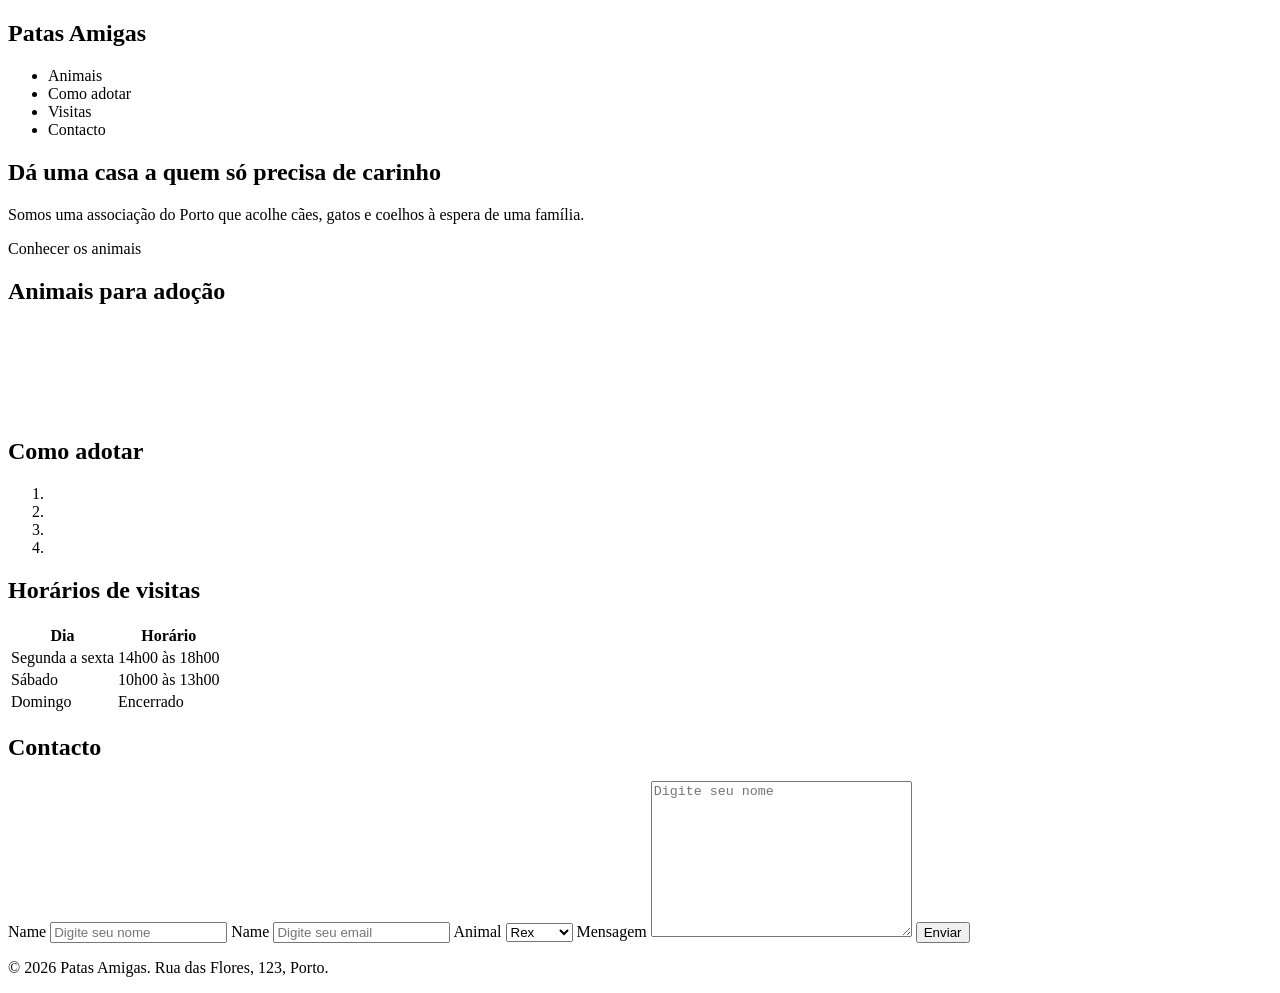
==== html/index.html @ f95be895 "feat: Estruturea do site patas amigas terminada" ====
<!doctype html>
<html lang="pt-PT">
  <head>
    <meta charset="UTF-8" />
    <meta name="viewport" content="width=device-width, initial-scale=1.0" />
    <link rel="stylesheet" href="/css/style.css" />
    <title>Patas Amigas</title>
  </head>
  <body>
    <header>
      <h2>Patas Amigas</h2>
      <nav>
        <ul>
          <li>Animais</li>
          <li>Como adotar</li>
          <li>Visitas</li>
          <li>Contacto</li>
        </ul>
      </div>
    </header>

    <main>
            <section class="hero">
                <h1>Dá uma casa a quem só precisa de carinho</h1>
                <p>
                    Somos uma associação do Porto que acolhe cães, gatos e coelhos à espera
            de uma família.
        </p>
        <buttom>Conhecer os animais</buttom>
    </section>

    <section class="animal-cards">
        <h2>Animais para adoção</h2>
        <div class="card">
            <img src="" alt="" />
            <h1></h1>
            <p></p>
        </div>
        <div class="card">
            <img src="" alt="" />
            <h1></h1>
            <p></p>
        </div>
        <div class="card">
            <img src="" alt="" />
            <h1></h1>
            <p></p>
        </div>
    </section>

    <section class="list">
        <h2>Como adotar</h2>
        <ol>
            <li></li>
            <li></li>
            <li></li>
            <li></li>
        </ol>
    </section>

    <section class="hours">
        <h2>Horários de visitas</h2>
        <table>
            <tr>
                <th>Dia</th>
                <th>Horário</th>
            </tr>
            <tr>
                <td>Segunda a sexta</td>
                <td>14h00 às 18h00</td>
            </tr>
            <tr>
                <td>Sábado</td>
                <td>10h00 às 13h00</td>
            </tr>
            <tr>
                <td>Domingo</td>
                <td>Encerrado</td>
            </tr>
        </table>
    </section>

    <section class="form">
        <h2>Contacto</h2>
        
        <form action="">
            <label for="name">Name</label>
            <input type="text" placeholder="Digite seu nome" />

            <label for="email">Name</label>
            <input type="email" placeholder="Digite seu email" />

            <label for="aniamals">Animal</label>
            <select id="animals" name="animals">
                <option value="Rex" selected>Rex</option>
                <option value="Mia">Mia</option>
                <option value="Tambor">Tambor</option>
            </select>

            <label for="message">Mensagem</label>
            <textarea name="message" rows="10" cols="30" placeholder="Digite seu nome"></textarea>

            <button onclick="alert('Enviado !')">Enviar</button>
        </form>
    </section>
</main>

<footer>
   <p>
       &copy; 2026 Patas Amigas. Rua das Flores, 123, Porto.
   </p> 
</footer>

</body>
</html>
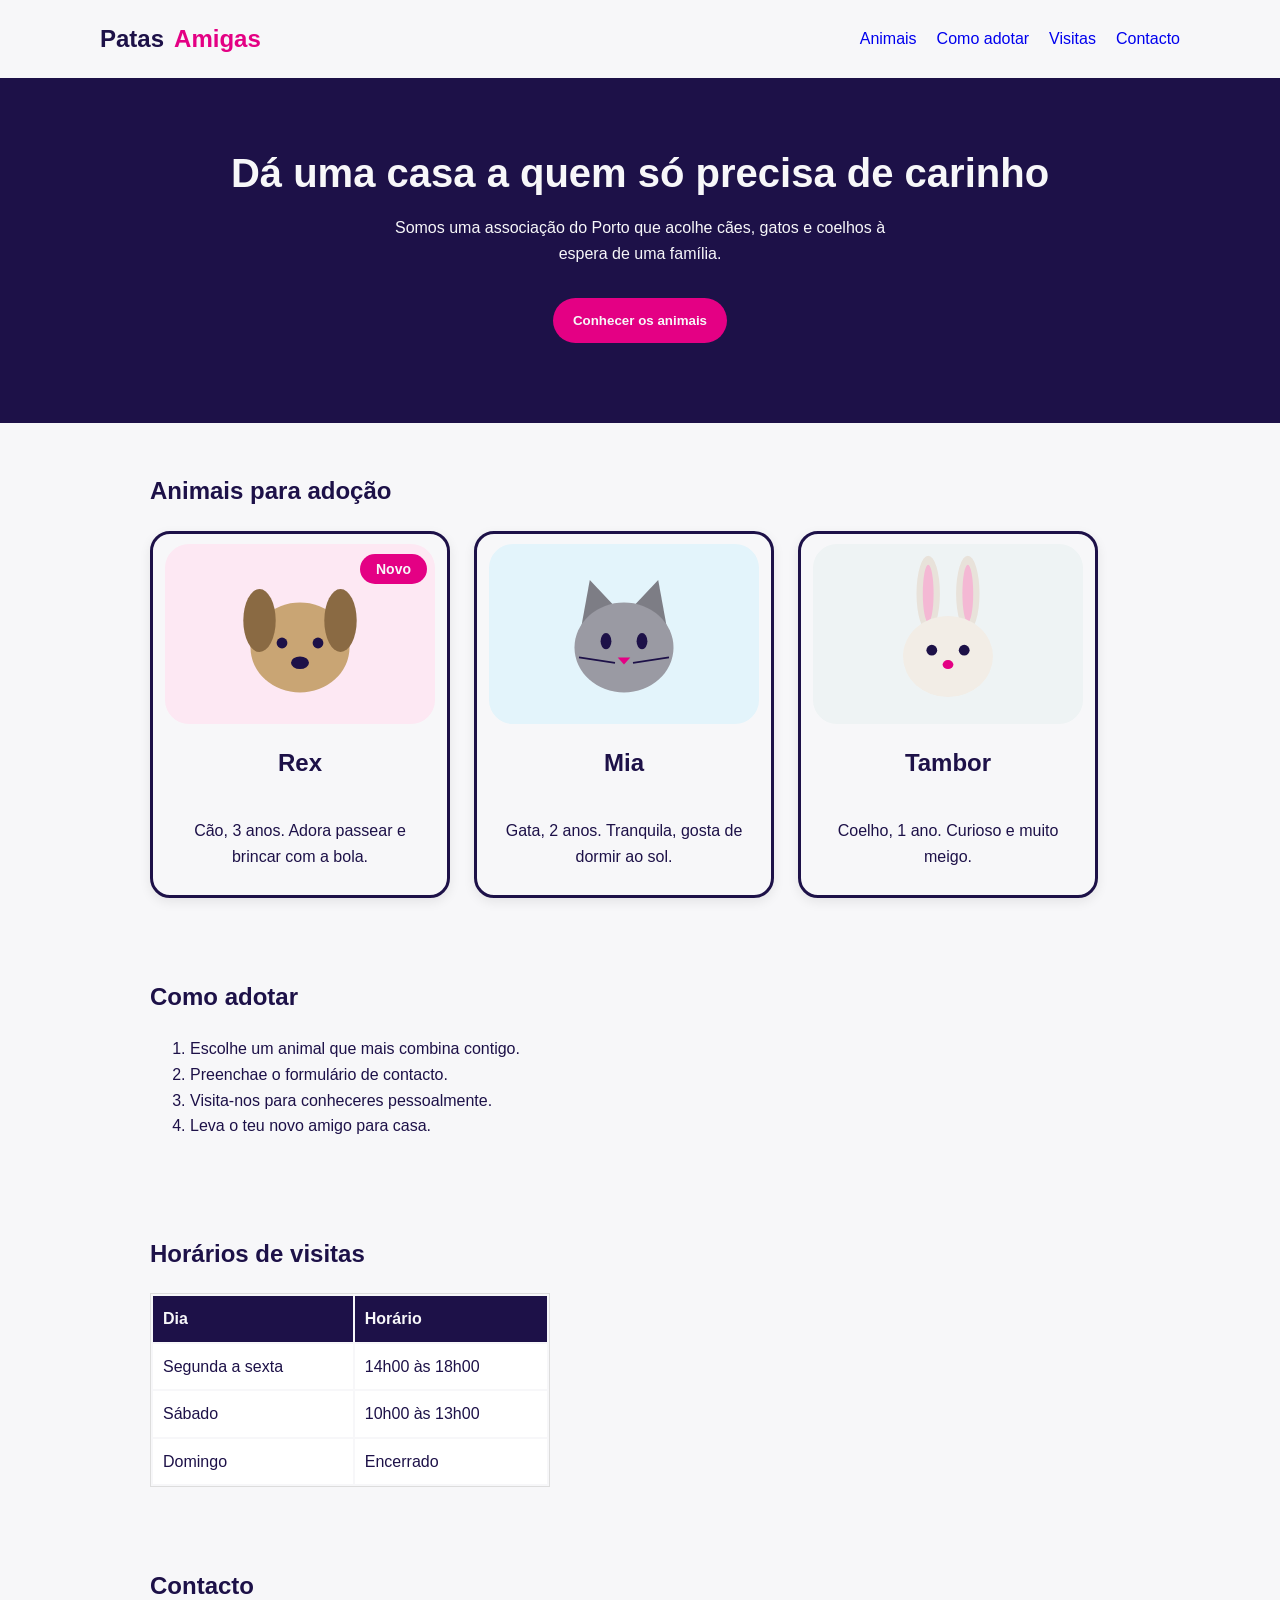
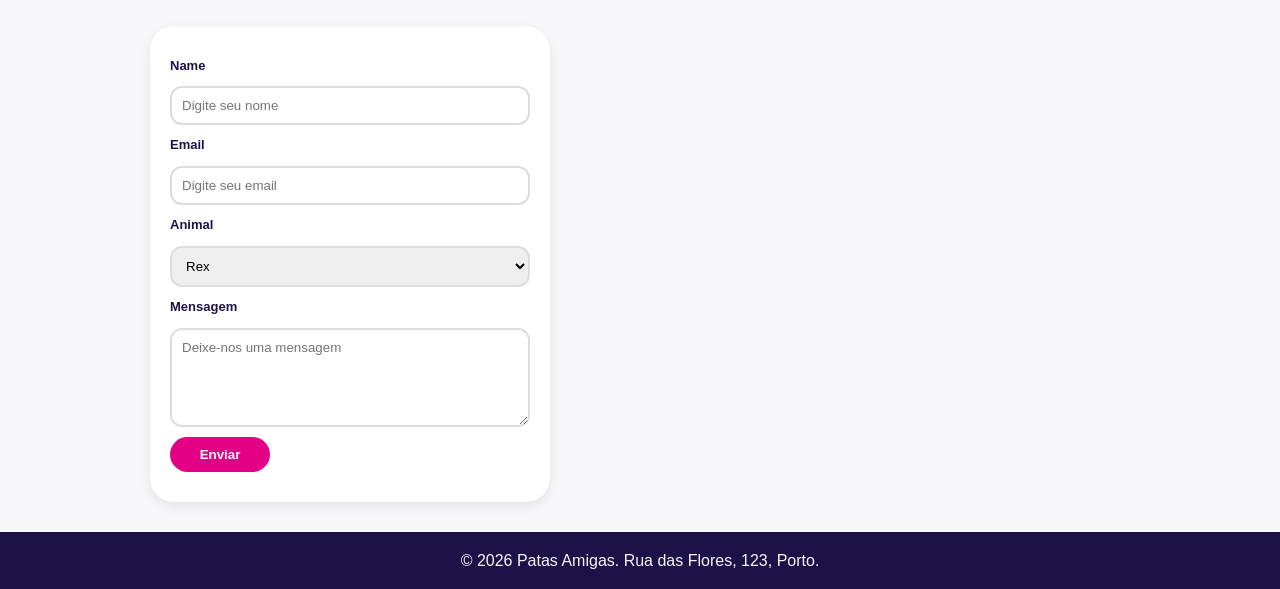
==== commit a772a93f: "feat: Adicionado CSS e mais uma página de aviso" ====
--- a/html/index.html
+++ b/html/index.html
@@ -8,53 +8,59 @@
   </head>
   <body>
     <header>
-      <h2>Patas Amigas</h2>
+        <div class="header-text">
+            <h2 class="text1">Patas</h2>
+            <h2 class="text2">Amigas</h2>
+        </div>
       <nav>
         <ul>
-          <li>Animais</li>
-          <li>Como adotar</li>
-          <li>Visitas</li>
-          <li>Contacto</li>
+          <li><a href="/html/paginaEmConstrucao.html">Animais</a></li>
+          <li><a href="/html/paginaEmConstrucao.html">Como adotar</a></li>
+          <li><a href="/html/paginaEmConstrucao.html">Visitas</a></li>
+          <li><a href="/html/paginaEmConstrucao.html">Contacto</a></li>
         </ul>
       </div>
     </header>
 
     <main>
-            <section class="hero">
-                <h1>Dá uma casa a quem só precisa de carinho</h1>
-                <p>
-                    Somos uma associação do Porto que acolhe cães, gatos e coelhos à espera
+        <section class="hero">
+            <h1>Dá uma casa a quem só precisa de carinho</h1>
+            <p>
+            Somos uma associação do Porto que acolhe cães, gatos e coelhos à espera
             de uma família.
-        </p>
-        <buttom>Conhecer os animais</buttom>
-    </section>
+            </p>
+            <button>Conhecer os animais</button>
+        </section>
 
-    <section class="animal-cards">
+    <section class="animals">
         <h2>Animais para adoção</h2>
-        <div class="card">
-            <img src="" alt="" />
-            <h1></h1>
-            <p></p>
-        </div>
-        <div class="card">
-            <img src="" alt="" />
-            <h1></h1>
-            <p></p>
-        </div>
-        <div class="card">
-            <img src="" alt="" />
-            <h1></h1>
-            <p></p>
+        <div class="animal-cards">
+            <div id="card-1" class="card">
+                <span class="badge-novo">Novo</span>
+                <img src="/assets/img/cao.svg" alt="Imagem de um Cão" />
+                <h2>Rex</h2>
+                <p>Cão, 3 anos. Adora passear e brincar com a bola.</p>
+            </div>
+            <div class="card">
+                <img src="/assets/img/gato.svg" alt="Imagem de um Gato" />
+                <h2>Mia</h2>
+                <p>Gata, 2 anos. Tranquila, gosta de dormir ao sol.</p>
+            </div>
+            <div class="card">
+                <img src="/assets/img/coelho.svg" alt="Imagem de um Coelho" />
+                <h2>Tambor</h2>
+                <p>Coelho, 1 ano. Curioso e muito meigo.</p>
+            </div>
         </div>
     </section>
 
     <section class="list">
         <h2>Como adotar</h2>
         <ol>
-            <li></li>
-            <li></li>
-            <li></li>
-            <li></li>
+            <li>Escolhe um animal que mais combina contigo.</li>
+            <li>Preenchae o formulário de contacto.</li>
+            <li>Visita-nos para conheceres pessoalmente.</li>
+            <li>Leva o teu novo amigo para casa.</li>
         </ol>
     </section>
 
@@ -83,12 +89,12 @@
     <section class="form">
         <h2>Contacto</h2>
         
-        <form action="">
+        <form action="index.html">
             <label for="name">Name</label>
-            <input type="text" placeholder="Digite seu nome" />
+            <input id="name" name="name" type="text" placeholder="Digite seu nome" />
 
-            <label for="email">Name</label>
-            <input type="email" placeholder="Digite seu email" />
+            <label for="email">Email</label>
+            <input id="email" name="email" type="email" placeholder="Digite seu email" required />
 
             <label for="aniamals">Animal</label>
             <select id="animals" name="animals">
@@ -98,9 +104,9 @@
             </select>
 
             <label for="message">Mensagem</label>
-            <textarea name="message" rows="10" cols="30" placeholder="Digite seu nome"></textarea>
+            <textarea id="message" name="message" rows="5" cols="30" placeholder="Deixe-nos uma mensagem"></textarea>
 
-            <button onclick="alert('Enviado !')">Enviar</button>
+            <button type="submit">Enviar</button>
         </form>
     </section>
 </main>
--- a/css/style.css
+++ b/css/style.css
@@ -0,0 +1,232 @@
+* {
+    font-family: Arial, Helvetica, sans-serif;
+}
+
+body {
+    margin: 0;
+    padding: 0;
+    padding: none;
+    line-height: 1.6;
+    color: #1d1148;
+    background-color: #f7f7f9;
+}
+
+/*Header da página*/
+
+header {
+    display: flex;
+    padding: 0 100px;
+    align-items: center;
+    justify-content: space-between;
+}
+
+header .header-text {
+    gap: 10px;
+    display: flex;
+}
+
+header .text2 {
+    color: #e40084;
+}
+
+header nav ul {
+    gap: 20px;
+    display: flex;
+    list-style: none;
+}
+
+header nav ul li {
+    cursor: pointer;
+}
+header nav ul li a {
+    text-decoration: none;
+}
+
+header nav ul li a:hover {
+    color: #b8006a;
+    cursor: pointer;
+}
+
+/* Hero Section da página */
+
+.hero {
+    display: flex;
+    color: #f7f7f9;
+    padding: 30px 150px 80px;
+    align-items: center;
+    flex-direction: column;
+    justify-content: center;
+    background-color: #1d1148;
+}
+
+.hero h1 {
+    font-size: 2.5rem;
+    margin-bottom: 10px;
+}
+
+.hero p {
+    width: 500px;
+    margin-top: 0;
+    text-align: center;
+}
+
+.hero button {
+    border: none;
+    color: #f7f7f9;
+    margin-top: 15px;
+    font-weight: bold;
+    padding: 15px 20px;
+    border-radius: 30px;
+    cursor: pointer;
+    background-color: #e40084;
+}
+
+.hero button:hover {
+    background-color: #b8006a;
+}
+
+/*Animal Cards Section da página */
+
+.animals {
+    display: flex;
+    padding: 30px 150px;
+    flex-direction: column;
+
+
+}
+
+.animal-cards {
+    gap: 24px;
+    display: flex;
+    flex-wrap: wrap;
+    align-items: stretch;
+    justify-content: start;
+
+}
+
+.card {
+    width: 300px;
+    padding: 10px;
+    display: flex;
+    position: relative;
+    text-align: center;
+    align-items: center;
+    border-radius: 20px;
+    box-sizing: border-box;
+    flex-direction: column;
+    border: 3px solid #1d1148;
+    justify-content: space-between;
+    box-shadow: 0 4px 12px rgba(0, 0, 0, 0.08);
+    transition: transform 0.2s ease, box-shadow 0.2s ease;
+}
+
+.card:hover {
+    transform: translateY(-4px);
+    box-shadow: 0 8px 24px rgba(0, 0, 0, 0.12);
+}
+
+.badge-novo {
+    top: 20px;
+    right: 20px;
+    font-size: 14px;
+    color: #f7f7f9;
+    padding: 4px 16px;
+    font-weight: bold;
+    position: absolute;
+    border-radius: 24px;
+    background-color: #e40084;
+
+}
+
+.card img {
+    width: 270px;
+    object-fit: cover;
+    border-radius: 24px;
+}
+
+.card p {
+    padding: 0px 10px;
+}
+
+/*Como Adotar Section da página */
+
+.list {
+    padding: 30px 150px;
+}
+
+/*Hours Section da página */
+
+.hours {
+    padding: 30px 150px;
+    width: 400px;
+}
+
+table {
+    width: 100%;
+    border: 1px solid #ddd;
+}
+
+th {
+    color: #f7f7f9;
+    background-color: #1d1148;
+}
+
+td {
+    background-color: #fff;
+}
+
+td,
+th {
+    padding: 10px;
+    text-align: left;
+    border: #ddd;
+}
+
+/*Contact Section da página */
+
+.form {
+    width: 400px;
+    padding: 30px 150px;
+}
+
+form {
+    gap: 10px;
+    display: flex;
+    font-size: small;
+    padding: 30px 20px;
+    font-weight: bolder;
+    border-radius: 24px;
+    flex-direction: column;
+    background-color: #fff;
+    box-shadow: 0 4px 12px rgba(0, 0, 0, 0.08);
+    transition: transform 0.2s ease, box-shadow 0.2s ease;
+}
+
+form input, select, textarea {
+    padding: 10px;
+    border-radius: 12px;
+    border: 2px solid #ddd;
+}
+
+form button {
+    border: none;
+    width: 100px;
+    padding: 10px;
+    cursor: pointer;
+    color: #f7f7f9;
+    font-weight: bold;
+    border-radius: 16px;
+    border-radius: 30px;
+    background-color: #e40084
+}
+
+form button:hover {
+    background-color: #b8006a
+}
+
+footer {
+    display: flex;
+    color: #f7f7f9;
+    justify-content: center;
+    background-color: #1d1148;
+}
